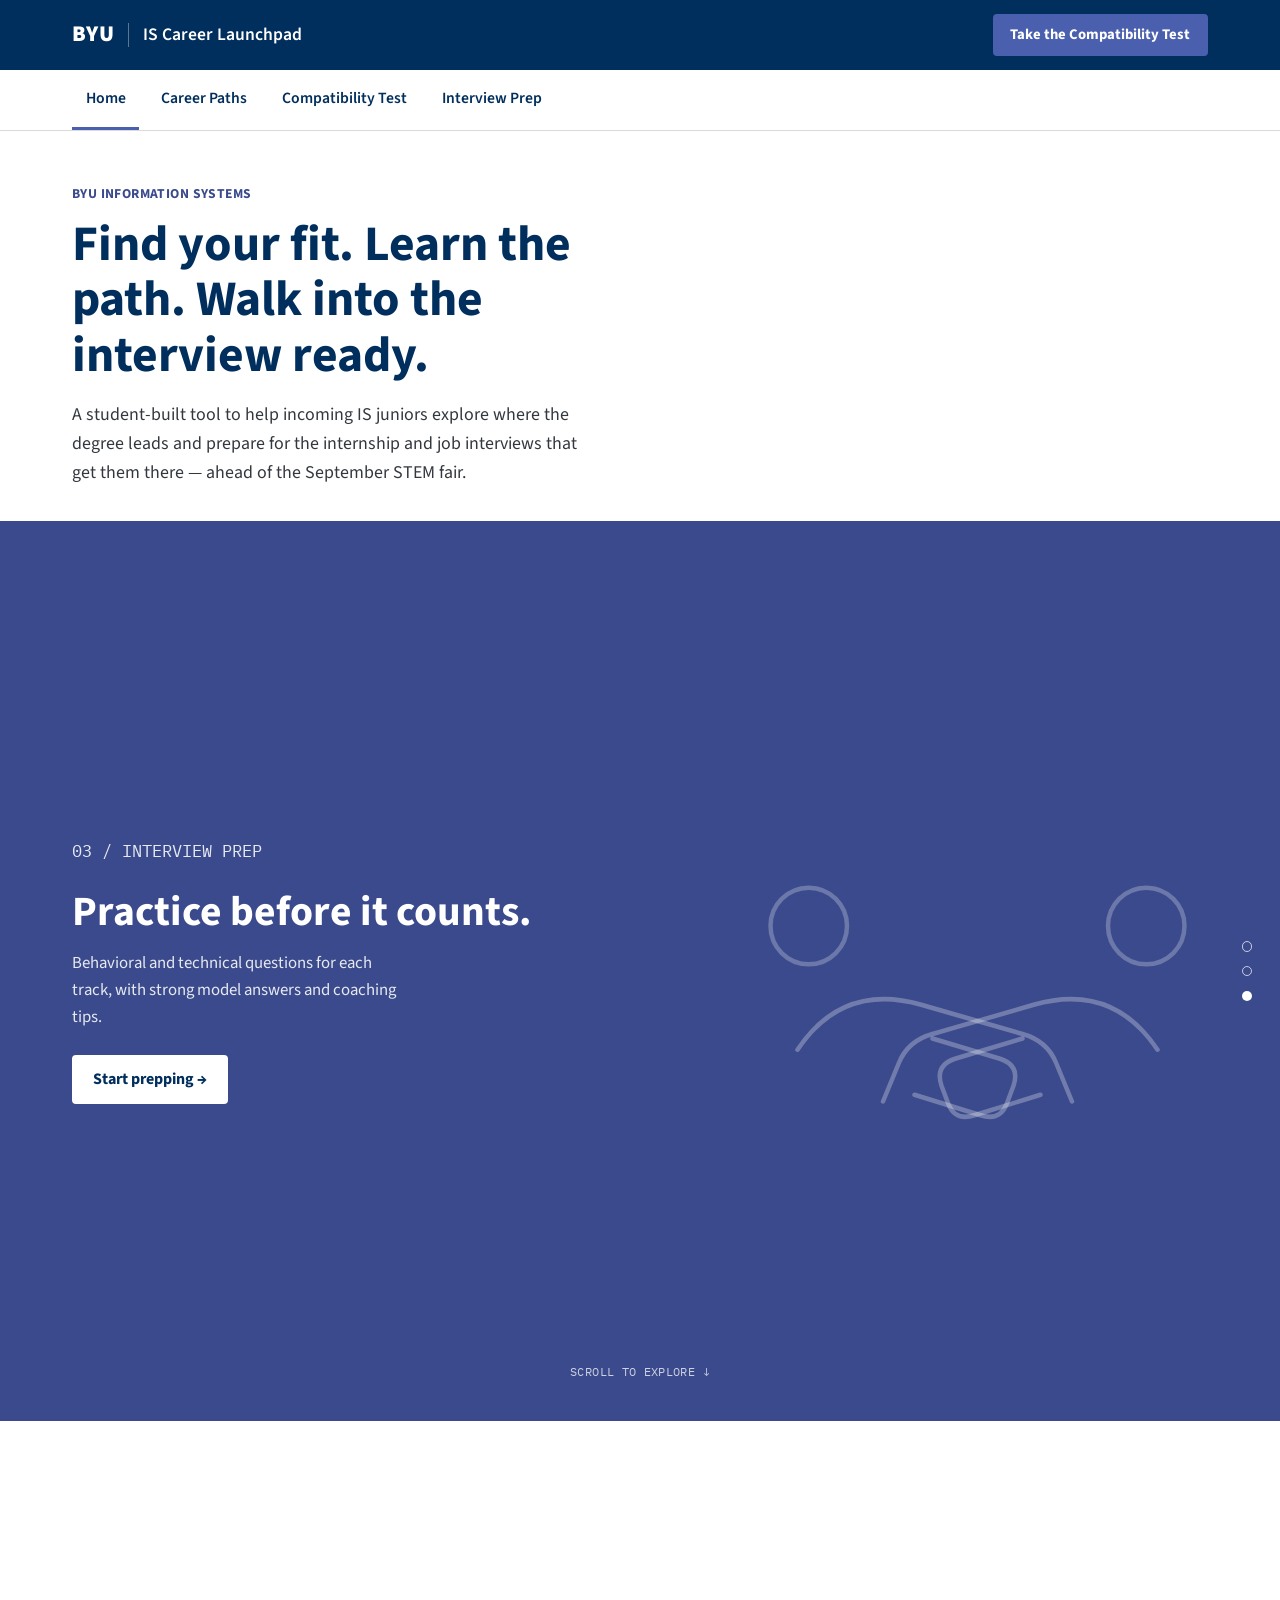
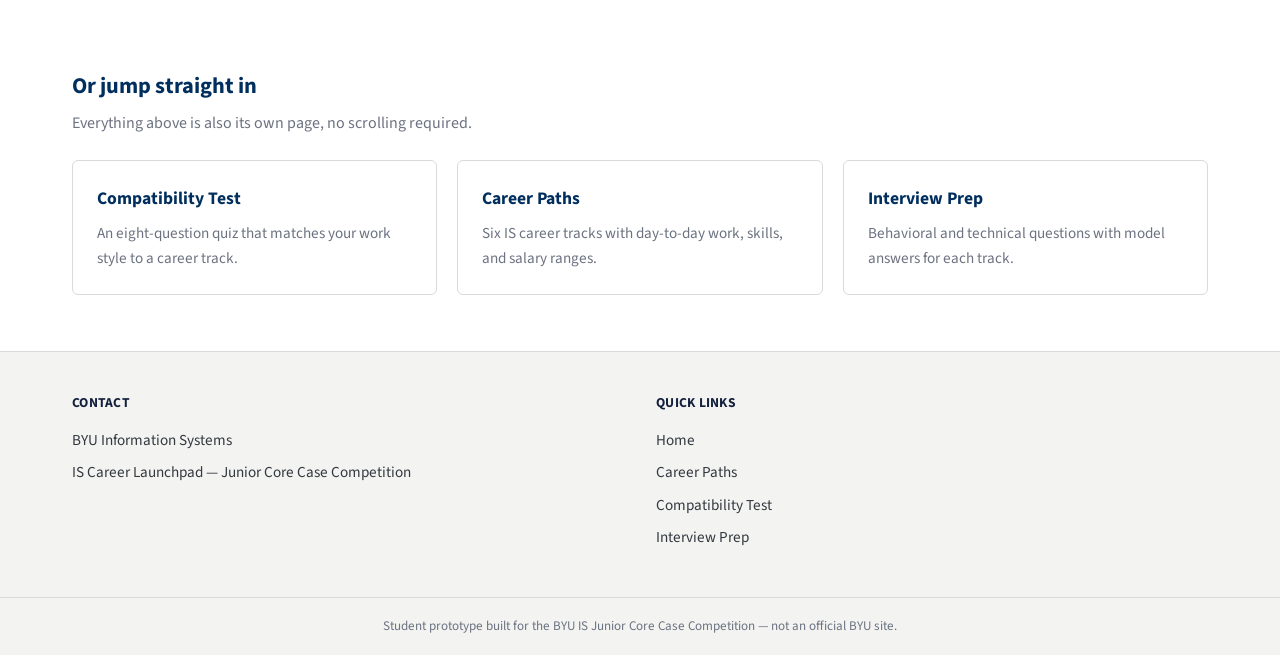
==== files/index.html @ b697d4a1 "changed files." ====
<!DOCTYPE html>
<html lang="en">
<head>
<meta charset="UTF-8">
<meta name="viewport" content="width=device-width, initial-scale=1.0">
<title>IS Career Launchpad</title>
<meta name="description" content="Discover IS career paths, check your fit, and practice real interview questions — built for BYU Information Systems juniors.">
<link rel="stylesheet" href="styles.css">
</head>
<body>
<a class="skip-link" href="#main">Skip to content</a>

<header class="site-header-top">
  <div class="top-inner">
    <a class="brand" href="index.html">
      <span class="brand-mark">BYU</span>
      <span class="brand-divider"></span>
      <span class="brand-name">IS Career Launchpad</span>
    </a>
    <a class="top-cta" href="compatibility.html">Take the Compatibility Test</a>
  </div>
</header>
<nav class="site-header-nav" aria-label="Primary">
  <div class="nav-inner">
    <a href="index.html" aria-current="page">Home</a>
    <a href="careers.html">Career Paths</a>
    <a href="compatibility.html">Compatibility Test</a>
    <a href="interview.html">Interview Prep</a>
  </div>
</nav>

<main id="main" class="full-bleed">
  <div class="home-intro">
    <p class="eyebrow">BYU INFORMATION SYSTEMS</p>
    <h1>Find your fit. Learn the path. Walk into the interview ready.</h1>
    <p class="lede">A student-built tool to help incoming IS juniors explore where the degree leads and prepare for the internship and job interviews that get them there — ahead of the September STEM fair.</p>
  </div>

  <section class="showcase" aria-label="Explore the site">
    <div class="showcase-sticky">
      <a class="showcase-slide" data-i="0" href="compatibility.html">
        <div class="slide-bg">
          <svg viewBox="0 0 1400 800" preserveAspectRatio="xMidYMid slice" xmlns="http://www.w3.org/2000/svg">
            <rect width="1400" height="800" fill="#002E5D"/>
            <rect width="1400" height="800" fill="url(#g1)"/>
            <defs>
              <linearGradient id="g1" x1="0" y1="0" x2="1400" y2="800">
                <stop offset="0" stop-color="#00397A"/>
                <stop offset="1" stop-color="#001F42"/>
              </linearGradient>
            </defs>
            <g stroke="rgba(255,255,255,0.22)" stroke-width="2" fill="none">
              <rect x="820" y="120" width="420" height="70" rx="8"/>
              <rect x="820" y="220" width="420" height="70" rx="8"/>
              <rect x="820" y="320" width="420" height="70" rx="8"/>
              <rect x="820" y="420" width="420" height="70" rx="8"/>
            </g>
            <g fill="rgba(255,255,255,0.35)">
              <circle cx="855" cy="155" r="10"/>
              <circle cx="855" cy="255" r="10"/>
              <circle cx="855" cy="355" r="10"/>
              <circle cx="855" cy="455" r="10"/>
            </g>
            <circle cx="855" cy="355" r="16" fill="none" stroke="#FFFFFF" stroke-width="3"/>
            <g stroke="rgba(255,255,255,0.18)" stroke-width="10" stroke-linecap="round">
              <line x1="900" y1="150" x2="1180" y2="150"/>
              <line x1="900" y1="250" x2="1140" y2="250"/>
              <line x1="900" y1="350" x2="1200" y2="350"/>
              <line x1="900" y1="450" x2="1120" y2="450"/>
            </g>
          </svg>
        </div>
        <div class="slide-content">
          <div>
            <p class="slide-index mono">01 / COMPATIBILITY TEST</p>
            <h2>Which career track actually fits you?</h2>
            <p>Answer eight quick questions about how you like to work and get matched to one of six IS career paths.</p>
            <span class="slide-cta">Take the test →</span>
          </div>
        </div>
      </a>

      <a class="showcase-slide" data-i="1" href="careers.html">
        <div class="slide-bg">
          <svg viewBox="0 0 1400 800" preserveAspectRatio="xMidYMid slice" xmlns="http://www.w3.org/2000/svg">
            <rect width="1400" height="800" fill="#00295180"/>
            <rect width="1400" height="800" fill="url(#g2)"/>
            <defs>
              <linearGradient id="g2" x1="0" y1="0" x2="1400" y2="800">
                <stop offset="0" stop-color="#003E7E"/>
                <stop offset="1" stop-color="#00203F"/>
              </linearGradient>
            </defs>
            <g fill="none" stroke="rgba(255,255,255,0.25)" stroke-width="3">
              <rect x="760" y="480" width="90" height="220"/>
              <rect x="870" y="380" width="90" height="320"/>
              <rect x="980" y="440" width="90" height="260"/>
              <rect x="1090" y="300" width="90" height="400"/>
              <rect x="1200" y="420" width="90" height="280"/>
            </g>
            <g fill="rgba(255,255,255,0.18)">
              <rect x="785" y="510" width="14" height="14"/>
              <rect x="815" y="510" width="14" height="14"/>
              <rect x="785" y="550" width="14" height="14"/>
              <rect x="815" y="550" width="14" height="14"/>
              <rect x="895" y="410" width="14" height="14"/>
              <rect x="925" y="410" width="14" height="14"/>
              <rect x="895" y="450" width="14" height="14"/>
              <rect x="925" y="450" width="14" height="14"/>
              <rect x="1115" y="330" width="14" height="14"/>
              <rect x="1145" y="330" width="14" height="14"/>
              <rect x="1115" y="370" width="14" height="14"/>
              <rect x="1145" y="370" width="14" height="14"/>
            </g>
            <line x1="720" y1="700" x2="1340" y2="700" stroke="rgba(255,255,255,0.3)" stroke-width="3"/>
          </svg>
        </div>
        <div class="slide-content">
          <div>
            <p class="slide-index mono">02 / CAREER PATHS</p>
            <h2>See where an IS degree actually leads.</h2>
            <p>Six real career tracks — day-to-day work, required skills, entry-level expectations, and starting salary ranges.</p>
            <span class="slide-cta">Explore career paths →</span>
          </div>
        </div>
      </a>

      <a class="showcase-slide" data-i="2" href="interview.html">
        <div class="slide-bg">
          <svg viewBox="0 0 1400 800" preserveAspectRatio="xMidYMid slice" xmlns="http://www.w3.org/2000/svg">
            <rect width="1400" height="800" fill="#3A4A8C"/>
            <rect width="1400" height="800" fill="url(#g3)"/>
            <defs>
              <linearGradient id="g3" x1="0" y1="0" x2="1400" y2="800">
                <stop offset="0" stop-color="#3A4A8C"/>
                <stop offset="1" stop-color="#00203F"/>
              </linearGradient>
            </defs>
            <g fill="none" stroke="rgba(255,255,255,0.28)" stroke-width="4" stroke-linecap="round" stroke-linejoin="round">
              <path d="M840 470 q40 -60 110 -40 l90 26 q22 6 30 26 l14 34"/>
              <path d="M1160 470 q-40 -60 -110 -40 l-90 26 q-22 6 -30 26 l-14 34"/>
              <path d="M960 460 l60 18 q18 6 12 24 l-6 16 q-6 16 -24 10 l-58 -18"/>
              <path d="M1040 460 l-60 18 q-18 6 -12 24 l6 16 q6 16 24 10 l58 -18"/>
            </g>
            <circle cx="850" cy="360" r="34" fill="none" stroke="rgba(255,255,255,0.25)" stroke-width="4"/>
            <circle cx="1150" cy="360" r="34" fill="none" stroke="rgba(255,255,255,0.25)" stroke-width="4"/>
          </svg>
        </div>
        <div class="slide-content">
          <div>
            <p class="slide-index mono">03 / INTERVIEW PREP</p>
            <h2>Practice before it counts.</h2>
            <p>Behavioral and technical questions for each track, with strong model answers and coaching tips.</p>
            <span class="slide-cta">Start prepping →</span>
          </div>
        </div>
      </a>

      <div class="showcase-dots" aria-hidden="true">
        <button data-i="0" class="active" aria-label="Slide 1"></button>
        <button data-i="1" aria-label="Slide 2"></button>
        <button data-i="2" aria-label="Slide 3"></button>
      </div>
      <p class="showcase-scroll-hint" aria-hidden="true">SCROLL TO EXPLORE ↓</p>
    </div>

    <div class="showcase-sentinels" aria-hidden="true">
      <div class="sentinel" data-i="0"></div>
      <div class="sentinel" data-i="1"></div>
      <div class="sentinel" data-i="2"></div>
    </div>
  </section>

  <section class="home-quicklinks" aria-label="Site sections">
    <h2 class="section-title">Or jump straight in</h2>
    <p class="section-sub">Everything above is also its own page, no scrolling required.</p>
    <div class="quicklink-grid">
      <a class="quicklink-card" href="compatibility.html">
        <h3>Compatibility Test</h3>
        <p>An eight-question quiz that matches your work style to a career track.</p>
      </a>
      <a class="quicklink-card" href="careers.html">
        <h3>Career Paths</h3>
        <p>Six IS career tracks with day-to-day work, skills, and salary ranges.</p>
      </a>
      <a class="quicklink-card" href="interview.html">
        <h3>Interview Prep</h3>
        <p>Behavioral and technical questions with model answers for each track.</p>
      </a>
    </div>
  </section>
</main>

<footer class="site-footer">
  <div class="footer-inner">
    <div>
      <h4>Contact</h4>
      <p>BYU Information Systems</p>
      <p>IS Career Launchpad — Junior Core Case Competition</p>
    </div>
    <div>
      <h4>Quick Links</h4>
      <a href="index.html">Home</a>
      <a href="careers.html">Career Paths</a>
      <a href="compatibility.html">Compatibility Test</a>
      <a href="interview.html">Interview Prep</a>
    </div>
  </div>
  <div class="footer-bottom">Student prototype built for the BYU IS Junior Core Case Competition — not an official BYU site.</div>
</footer>

<script>
  const slides = document.querySelectorAll('.showcase-slide');
  const dots = document.querySelectorAll('.showcase-dots button');
  const sentinels = document.querySelectorAll('.sentinel');

  function setActive(i) {
    slides.forEach(s => s.classList.toggle('active', s.dataset.i === String(i)));
    dots.forEach(d => d.classList.toggle('active', d.dataset.i === String(i)));
  }
  setActive(0);

  const io = new IntersectionObserver((entries) => {
    entries.forEach(entry => {
      if (entry.isIntersecting) setActive(entry.target.dataset.i);
    });
  }, { threshold: 0.5 });

  sentinels.forEach(s => io.observe(s));

  dots.forEach(dot => {
    dot.addEventListener('click', () => {
      sentinels[Number(dot.dataset.i)].scrollIntoView({ behavior: 'smooth', block: 'center' });
    });
  });
</script>
</body>
</html>
---- files/styles.css ----
@import url('https://fonts.googleapis.com/css2?family=Source+Sans+3:wght@400;600;700;900&family=IBM+Plex+Mono:wght@500;600&display=swap');

:root {
  --navy: #002E5D;
  --navy-deep: #001F42;
  --royal: #4A5FAE;
  --royal-deep: #3A4A8C;
  --white: #FFFFFF;
  --gray-bg: #F3F3F1;
  --gray-line: #DADAD6;
  --ink: #14213D;
  --body-text: #33383F;
  --muted: #6B7280;
  --max-w: 74rem;
  --radius: 4px;
}

* { box-sizing: border-box; }
html { scroll-behavior: smooth; }

body {
  margin: 0;
  background: var(--white);
  color: var(--body-text);
  font-family: 'Source Sans 3', 'Segoe UI', sans-serif;
  line-height: 1.6;
  -webkit-font-smoothing: antialiased;
}

.mono { font-family: 'IBM Plex Mono', ui-monospace, monospace; }
a { color: inherit; }
img, svg { display: block; max-width: 100%; }

.skip-link {
  position: absolute; left: -999px; top: 0;
  background: var(--royal); color: var(--white);
  padding: 0.6rem 1rem; z-index: 200;
}
.skip-link:focus { left: 1rem; top: 1rem; }

/* ---------- header ---------- */
.site-header-top {
  background: var(--navy);
  color: var(--white);
}

.top-inner {
  max-width: var(--max-w);
  margin: 0 auto;
  padding: 0.85rem 1.5rem;
  display: flex;
  align-items: center;
  gap: 1rem;
  flex-wrap: wrap;
}

.brand {
  display: flex;
  align-items: center;
  gap: 0.85rem;
  text-decoration: none;
  color: var(--white);
  margin-right: auto;
}

.brand-mark {
  font-weight: 900;
  font-size: 1.4rem;
  letter-spacing: 0.02em;
}

.brand-divider {
  width: 1px;
  height: 1.5rem;
  background: rgba(255,255,255,0.35);
}

.brand-name {
  font-weight: 600;
  font-size: 1.1rem;
}

.top-cta {
  background: var(--royal);
  color: var(--white);
  font-weight: 700;
  font-size: 0.92rem;
  padding: 0.6rem 1.1rem;
  border-radius: var(--radius);
  text-decoration: none;
  white-space: nowrap;
  border: none;
  transition: background 0.15s ease;
}
.top-cta:hover, .top-cta:focus-visible { background: var(--royal-deep); }

.site-header-nav {
  background: var(--white);
  border-bottom: 1px solid var(--gray-line);
}

.nav-inner {
  max-width: var(--max-w);
  margin: 0 auto;
  padding: 0 1.5rem;
  display: flex;
  gap: 0.5rem;
  flex-wrap: wrap;
}

.nav-inner a {
  display: inline-block;
  padding: 1rem 0.85rem;
  text-decoration: none;
  color: var(--navy);
  font-weight: 600;
  font-size: 0.98rem;
  border-bottom: 3px solid transparent;
}

.nav-inner a:hover, .nav-inner a:focus-visible {
  border-bottom-color: var(--gray-line);
}

.nav-inner a[aria-current="page"] {
  border-bottom-color: var(--royal);
}

/* ---------- shared layout ---------- */
main { max-width: var(--max-w); margin: 0 auto; padding: 0 1.5rem 4rem; }
main.full-bleed { max-width: none; padding: 0; }

.page-hero {
  max-width: var(--max-w);
  margin: 0 auto;
  padding: 3rem 1.5rem 2rem;
}

.page-hero .eyebrow {
  color: var(--royal-deep);
  font-weight: 700;
  font-size: 0.85rem;
  letter-spacing: 0.03em;
  margin: 0 0 0.75rem;
}

.page-hero h1 {
  font-size: clamp(1.9rem, 4vw, 2.6rem);
  color: var(--navy);
  line-height: 1.15;
  margin: 0 0 1rem;
  max-width: 26ch;
}

.page-hero p.lede {
  max-width: 58ch;
  font-size: 1.08rem;
  color: var(--body-text);
}

section + section { margin-top: 2.75rem; }

h2.section-title {
  font-size: 1.4rem;
  color: var(--navy);
  margin: 0 0 0.35rem;
}

.section-sub {
  color: var(--muted);
  margin: 0 0 1.5rem;
  max-width: 64ch;
}

/* ---------- buttons ---------- */
.btn {
  display: inline-flex;
  align-items: center;
  gap: 0.4rem;
  font-family: inherit;
  font-weight: 700;
  font-size: 0.92rem;
  padding: 0.65rem 1.15rem;
  border-radius: var(--radius);
  text-decoration: none;
  border: 1px solid var(--navy);
  background: var(--navy);
  color: var(--white);
  cursor: pointer;
  transition: background 0.15s ease, color 0.15s ease;
}
.btn:hover, .btn:focus-visible { background: var(--navy-deep); }

.btn.secondary {
  background: var(--white);
  color: var(--navy);
  border-color: var(--navy);
}
.btn.secondary:hover, .btn.secondary:focus-visible { background: var(--gray-bg); }

.btn.royal {
  background: var(--royal);
  border-color: var(--royal-deep);
}
.btn.royal:hover, .btn.royal:focus-visible { background: var(--royal-deep); }

.btn:disabled { opacity: 0.45; cursor: not-allowed; }

/* ---------- notice ---------- */
.notice {
  border-left: 3px solid var(--royal);
  background: var(--gray-bg);
  padding: 0.9rem 1.1rem;
  font-size: 0.92rem;
  color: var(--body-text);
  border-radius: 0 var(--radius) var(--radius) 0;
}

/* ================= HOME PAGE ================= */
.home-intro {
  max-width: var(--max-w);
  margin: 0 auto;
  padding: 3.25rem 1.5rem 1rem;
}

.home-intro .eyebrow {
  color: var(--royal-deep);
  font-weight: 700;
  font-size: 0.85rem;
  letter-spacing: 0.03em;
  margin: 0 0 0.75rem;
}

.home-intro h1 {
  font-size: clamp(2.1rem, 5vw, 3.1rem);
  color: var(--navy);
  line-height: 1.12;
  margin: 0 0 1rem;
  max-width: 22ch;
}

.home-intro p.lede {
  max-width: 58ch;
  font-size: 1.12rem;
  color: var(--body-text);
}

/* scroll showcase */
.showcase {
  position: relative;
  height: 300vh;
}

.showcase-sticky {
  position: sticky;
  top: 0;
  height: 100vh;
  overflow: hidden;
}

.showcase-slide {
  position: absolute;
  inset: 0;
  display: flex;
  align-items: center;
  text-decoration: none;
  color: var(--white);
  opacity: 0;
  pointer-events: none;
  transition: opacity 0.6s ease;
}

.showcase-slide.active {
  opacity: 1;
  pointer-events: auto;
}

.showcase-slide .slide-bg {
  position: absolute;
  inset: 0;
  z-index: 0;
}

.showcase-slide .slide-bg svg {
  position: absolute;
  inset: 0;
  width: 100%;
  height: 100%;
}

.showcase-slide .slide-content {
  position: relative;
  z-index: 1;
  max-width: var(--max-w);
  margin: 0 auto;
  padding: 0 1.5rem;
  width: 100%;
}

.showcase-slide .slide-content > div {
  max-width: 34rem;
}

.slide-index {
  font-family: 'IBM Plex Mono', monospace;
  font-size: 0.8rem;
  color: rgba(255,255,255,0.75);
  margin: 0 0 0.75rem;
}

.showcase-slide h2 {
  font-size: clamp(1.8rem, 4vw, 2.6rem);
  margin: 0 0 0.85rem;
  line-height: 1.15;
}

.showcase-slide p {
  font-size: 1.05rem;
  color: rgba(255,255,255,0.88);
  max-width: 42ch;
  margin: 0 0 1.5rem;
}

.slide-cta {
  display: inline-flex;
  align-items: center;
  gap: 0.5rem;
  font-weight: 700;
  font-size: 1rem;
  color: var(--navy);
  background: var(--white);
  padding: 0.75rem 1.3rem;
  border-radius: var(--radius);
}

.showcase-dots {
  position: absolute;
  right: 1.75rem;
  top: 50%;
  transform: translateY(-50%);
  z-index: 2;
  display: flex;
  flex-direction: column;
  gap: 0.9rem;
}

.showcase-dots button {
  width: 0.65rem;
  height: 0.65rem;
  border-radius: 50%;
  border: 1.5px solid rgba(255,255,255,0.7);
  background: transparent;
  padding: 0;
  cursor: pointer;
}

.showcase-dots button.active {
  background: var(--white);
}

.showcase-scroll-hint {
  position: absolute;
  bottom: 1.75rem;
  left: 50%;
  transform: translateX(-50%);
  z-index: 2;
  color: rgba(255,255,255,0.75);
  font-family: 'IBM Plex Mono', monospace;
  font-size: 0.75rem;
  letter-spacing: 0.03em;
}

.showcase-sentinels {
  position: absolute;
  inset: 0;
  display: flex;
  flex-direction: column;
  z-index: -1;
}

.showcase-sentinels .sentinel { flex: 1 1 0; }

@media (max-width: 700px) {
  .showcase { height: 240vh; }
  .showcase-dots { right: 1rem; }
}

/* home: below-fold quick links */
.home-quicklinks {
  max-width: var(--max-w);
  margin: 0 auto;
  padding: 3rem 1.5rem 3.5rem;
}

.quicklink-grid {
  display: grid;
  grid-template-columns: repeat(auto-fit, minmax(220px, 1fr));
  gap: 1.25rem;
}

.quicklink-card {
  border: 1px solid var(--gray-line);
  border-radius: 6px;
  padding: 1.5rem;
  text-decoration: none;
  color: var(--body-text);
  display: block;
  transition: border-color 0.15s ease, box-shadow 0.15s ease;
}

.quicklink-card:hover, .quicklink-card:focus-visible {
  border-color: var(--royal);
  box-shadow: 0 6px 18px -12px rgba(0,46,93,0.3);
}

.quicklink-card h3 {
  color: var(--navy);
  font-size: 1.1rem;
  margin: 0 0 0.5rem;
}

.quicklink-card p { margin: 0; font-size: 0.95rem; color: var(--muted); }

/* ---------- career paths list ---------- */
.paths-list {
  border: 1px solid var(--gray-line);
  border-radius: 6px;
  overflow: hidden;
}

.path-row {
  display: grid;
  grid-template-columns: 5.5rem 1fr 8rem;
  gap: 0.9rem;
  align-items: center;
  padding: 1.1rem 1.35rem;
  border-bottom: 1px solid var(--gray-line);
  cursor: pointer;
  background: var(--white);
  border-left: none; border-right: none; border-top: none;
  width: 100%;
  text-align: left;
  color: inherit;
  font: inherit;
  transition: background 0.15s ease;
}
.path-row:last-of-type { border-bottom: none; }

.path-row:hover, .path-row:focus-visible { background: var(--gray-bg); }

.path-row .track-id {
  font-family: 'IBM Plex Mono', monospace;
  font-size: 0.78rem;
  color: var(--royal-deep);
}

.path-row .name { font-weight: 700; color: var(--navy); font-size: 1.02rem; }
.path-row .name span {
  display: block; font-weight: 400; color: var(--muted); font-size: 0.85rem; margin-top: 0.15rem;
}

.path-row .caret {
  text-align: right;
  color: var(--muted);
  transition: transform 0.15s ease;
}
.path-row[aria-expanded="true"] .caret { transform: rotate(90deg); color: var(--royal); }

.path-detail {
  background: var(--gray-bg);
  border-bottom: 1px solid var(--gray-line);
  max-height: 0;
  overflow: hidden;
  transition: max-height 0.25s ease;
}
.path-detail.open { max-height: 1400px; padding: 1.5rem 1.5rem 2rem; }

.path-detail-grid {
  display: grid;
  grid-template-columns: repeat(auto-fit, minmax(220px, 1fr));
  gap: 1.5rem;
  margin-bottom: 1.25rem;
}

.path-detail h4 {
  font-size: 0.82rem;
  letter-spacing: 0.02em;
  color: var(--royal-deep);
  margin: 0 0 0.6rem;
  text-transform: uppercase;
}

.path-detail ul { margin: 0; padding-left: 1.1rem; }
.path-detail li { margin-bottom: 0.4rem; }

.path-detail .salary-line {
  display: inline-block;
  background: var(--navy);
  color: var(--white);
  padding: 0.4rem 0.75rem;
  border-radius: var(--radius);
  font-size: 0.88rem;
  font-weight: 600;
  margin-bottom: 1.25rem;
}

.detail-actions { display: flex; gap: 0.75rem; flex-wrap: wrap; }

@media (max-width: 640px) {
  .path-row { grid-template-columns: 1fr auto; grid-template-areas: "id caret" "name name"; row-gap: 0.3rem; }
  .path-row .track-id { grid-area: id; }
  .path-row .caret { grid-area: caret; }
  .path-row .name { grid-area: name; }
}

/* ---------- compatibility quiz ---------- */
.quiz-shell {
  background: var(--gray-bg);
  border: 1px solid var(--gray-line);
  border-radius: 8px;
  padding: 2rem;
}

.quiz-progress {
  font-family: 'IBM Plex Mono', monospace;
  font-size: 0.78rem;
  color: var(--royal-deep);
  margin-bottom: 0.5rem;
}

.progress-track {
  height: 5px;
  background: var(--gray-line);
  border-radius: 3px;
  margin-bottom: 1.75rem;
  overflow: hidden;
}
.progress-fill { height: 100%; background: var(--royal); width: 0%; transition: width 0.2s ease; }

.quiz-q { font-size: 1.3rem; color: var(--navy); margin: 0 0 1.25rem; max-width: 40ch; }

.quiz-options { display: grid; gap: 0.6rem; margin-bottom: 1.75rem; }

.quiz-option {
  display: block; width: 100%; text-align: left;
  background: var(--white);
  border: 1px solid var(--gray-line);
  color: var(--body-text);
  padding: 0.85rem 1rem;
  border-radius: var(--radius);
  font-family: inherit;
  font-size: 0.98rem;
  cursor: pointer;
  transition: border-color 0.15s ease, background 0.15s ease;
}
.quiz-option:hover, .quiz-option:focus-visible { border-color: var(--royal); }
.quiz-option.selected {
  background: var(--royal);
  color: var(--white);
  border-color: var(--royal-deep);
  font-weight: 700;
}

.quiz-nav { display: flex; justify-content: space-between; align-items: center; }

.result-card {
  background: var(--white);
  border: 1px solid var(--gray-line);
  border-radius: 8px;
  overflow: hidden;
  display: grid;
  grid-template-columns: 1fr auto;
}
.result-main { padding: 1.75rem; }
.result-side {
  background: var(--navy);
  color: var(--white);
  padding: 1.75rem 1.5rem;
  border-left: 1px solid var(--gray-line);
  display: flex; flex-direction: column; justify-content: center; gap: 0.4rem;
  min-width: 11rem;
}
.result-label {
  font-family: 'IBM Plex Mono', monospace;
  font-size: 0.72rem;
  color: var(--royal-deep);
  letter-spacing: 0.02em;
  margin: 0 0 0.3rem;
  text-transform: uppercase;
}
.result-main h3 { font-size: 1.6rem; color: var(--navy); margin: 0 0 0.35rem; }
.result-runner { margin-top: 1.25rem; padding-top: 1.1rem; border-top: 1px solid var(--gray-line); font-size: 0.9rem; color: var(--muted); }

@media (max-width: 640px) {
  .result-card { grid-template-columns: 1fr; }
  .result-side { border-left: none; border-top: 1px solid var(--gray-line); }
}

/* ---------- interview prep ---------- */
.track-picker { display: flex; flex-wrap: wrap; gap: 0.6rem; margin-bottom: 2rem; }

.track-tab {
  background: var(--white);
  color: var(--navy);
  border: 1px solid var(--gray-line);
  border-radius: 999px;
  padding: 0.55rem 1rem;
  font-family: inherit;
  font-weight: 600;
  font-size: 0.88rem;
  cursor: pointer;
}
.track-tab .mono { color: var(--royal-deep); margin-right: 0.4rem; }
.track-tab[aria-selected="true"] { background: var(--navy); color: var(--white); border-color: var(--navy); }
.track-tab[aria-selected="true"] .mono { color: #A9C0E8; }
.track-tab:hover, .track-tab:focus-visible { border-color: var(--royal); }

.q-track-label {
  font-family: 'IBM Plex Mono', monospace;
  font-size: 0.78rem;
  color: var(--royal-deep);
  margin-bottom: 0.4rem;
}

.q-card {
  background: var(--white);
  border: 1px solid var(--gray-line);
  border-radius: 6px;
  padding: 1.5rem;
  margin-bottom: 1.25rem;
}
.q-card h4 { font-size: 1.05rem; color: var(--navy); margin: 0 0 1rem; }

.q-card textarea {
  width: 100%;
  min-height: 5rem;
  border: 1px solid var(--gray-line);
  border-radius: var(--radius);
  padding: 0.7rem;
  font-family: inherit;
  font-size: 0.95rem;
  resize: vertical;
  background: var(--gray-bg);
}
.q-card textarea:focus-visible { outline: 2px solid var(--royal); outline-offset: 1px; }

.q-actions { display: flex; gap: 0.6rem; margin-top: 0.85rem; align-items: center; flex-wrap: wrap; }

.reveal {
  margin-top: 1rem;
  padding: 1rem 1.1rem;
  background: var(--gray-bg);
  border-left: 3px solid var(--royal);
  border-radius: 0 var(--radius) var(--radius) 0;
  display: none;
}
.reveal.open { display: block; }
.reveal p { margin: 0 0 0.6rem; }
.reveal .tip { font-size: 0.85rem; color: var(--muted); margin: 0; }

.saved-tag { font-family: 'IBM Plex Mono', monospace; font-size: 0.75rem; color: var(--royal-deep); display: none; }
.saved-tag.show { display: inline; }

/* ---------- team strip ---------- */
.team-strip { display: grid; grid-template-columns: repeat(auto-fit, minmax(220px, 1fr)); gap: 1rem; }
.team-card { background: var(--gray-bg); border: 1px solid var(--gray-line); border-radius: 6px; padding: 1.1rem 1.25rem; }
.team-card .role {
  font-family: 'IBM Plex Mono', monospace;
  font-size: 0.72rem;
  color: var(--royal-deep);
  display: block;
  margin-bottom: 0.3rem;
}

/* ---------- footer ---------- */
.site-footer {
  background: var(--gray-bg);
  border-top: 1px solid var(--gray-line);
}

.footer-inner {
  max-width: var(--max-w);
  margin: 0 auto;
  padding: 2.5rem 1.5rem;
  display: grid;
  grid-template-columns: repeat(auto-fit, minmax(200px, 1fr));
  gap: 2rem;
}

.footer-inner h4 {
  font-size: 0.85rem;
  letter-spacing: 0.02em;
  text-transform: uppercase;
  color: var(--ink);
  margin: 0 0 0.9rem;
}

.footer-inner p, .footer-inner a {
  display: block;
  margin: 0 0 0.5rem;
  color: var(--body-text);
  text-decoration: none;
  font-size: 0.95rem;
}

.footer-inner a:hover { color: var(--royal); text-decoration: underline; }

.footer-bottom {
  border-top: 1px solid var(--gray-line);
  text-align: center;
  padding: 1.1rem 1.5rem;
  font-size: 0.82rem;
  color: var(--muted);
}

@media (prefers-reduced-motion: reduce) {
  * { transition: none !important; scroll-behavior: auto !important; }
}
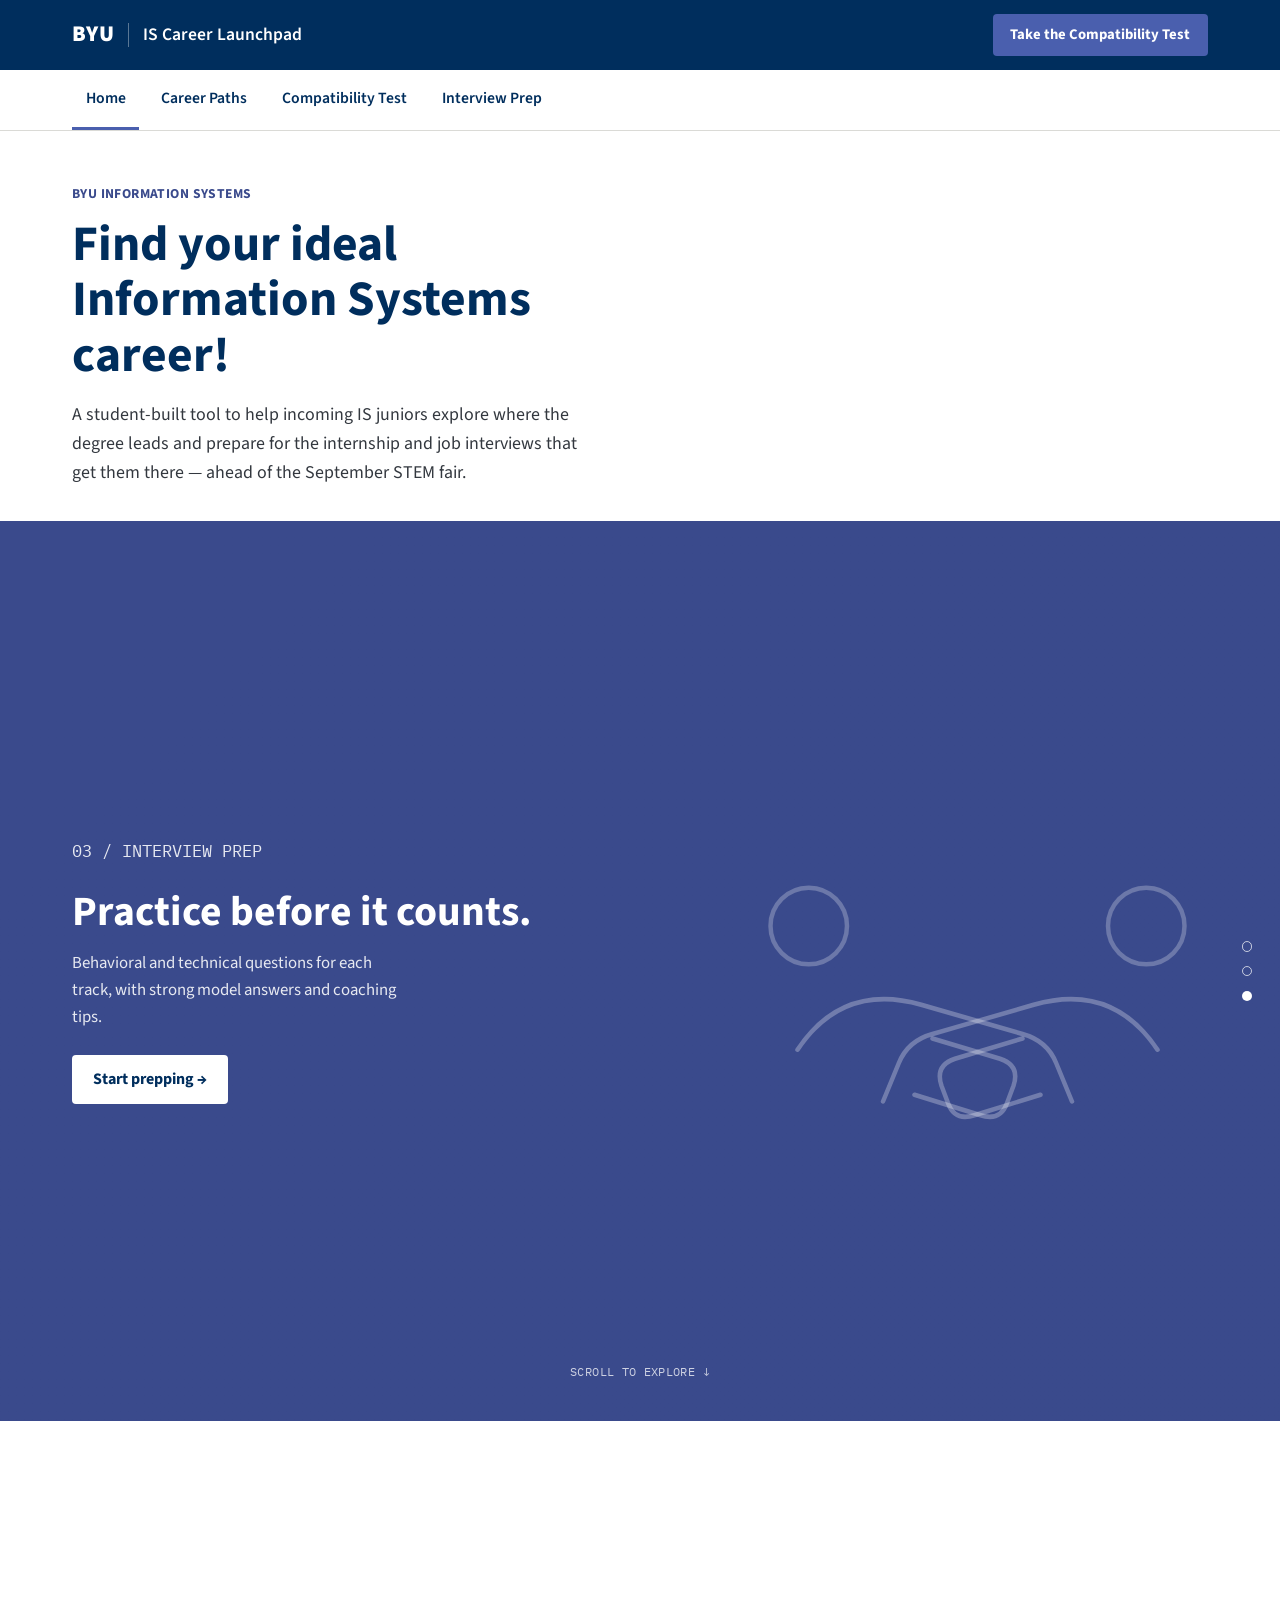
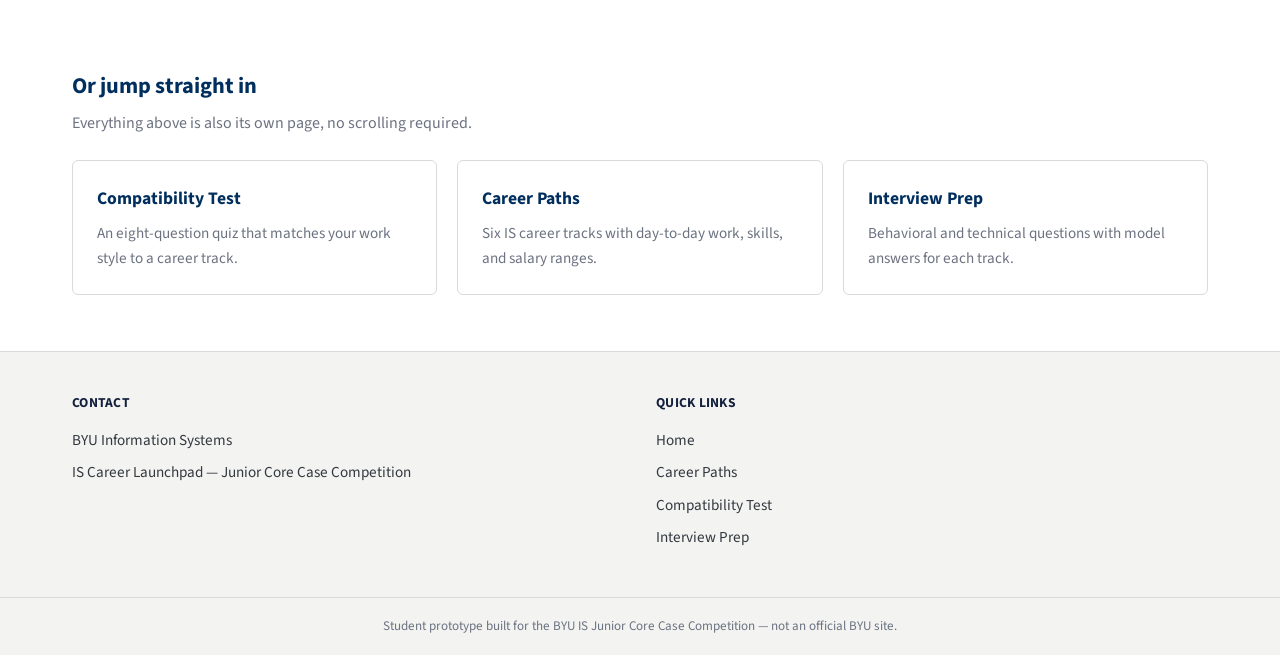
==== commit 09196ca1: "Update heading text for career guidance" ====
--- a/files/index.html
+++ b/files/index.html
@@ -32,7 +32,7 @@
 <main id="main" class="full-bleed">
   <div class="home-intro">
     <p class="eyebrow">BYU INFORMATION SYSTEMS</p>
-    <h1>Find your fit. Learn the path. Walk into the interview ready.</h1>
+    <h1>Find your ideal Information Systems career!</h1>
     <p class="lede">A student-built tool to help incoming IS juniors explore where the degree leads and prepare for the internship and job interviews that get them there — ahead of the September STEM fair.</p>
   </div>
 
